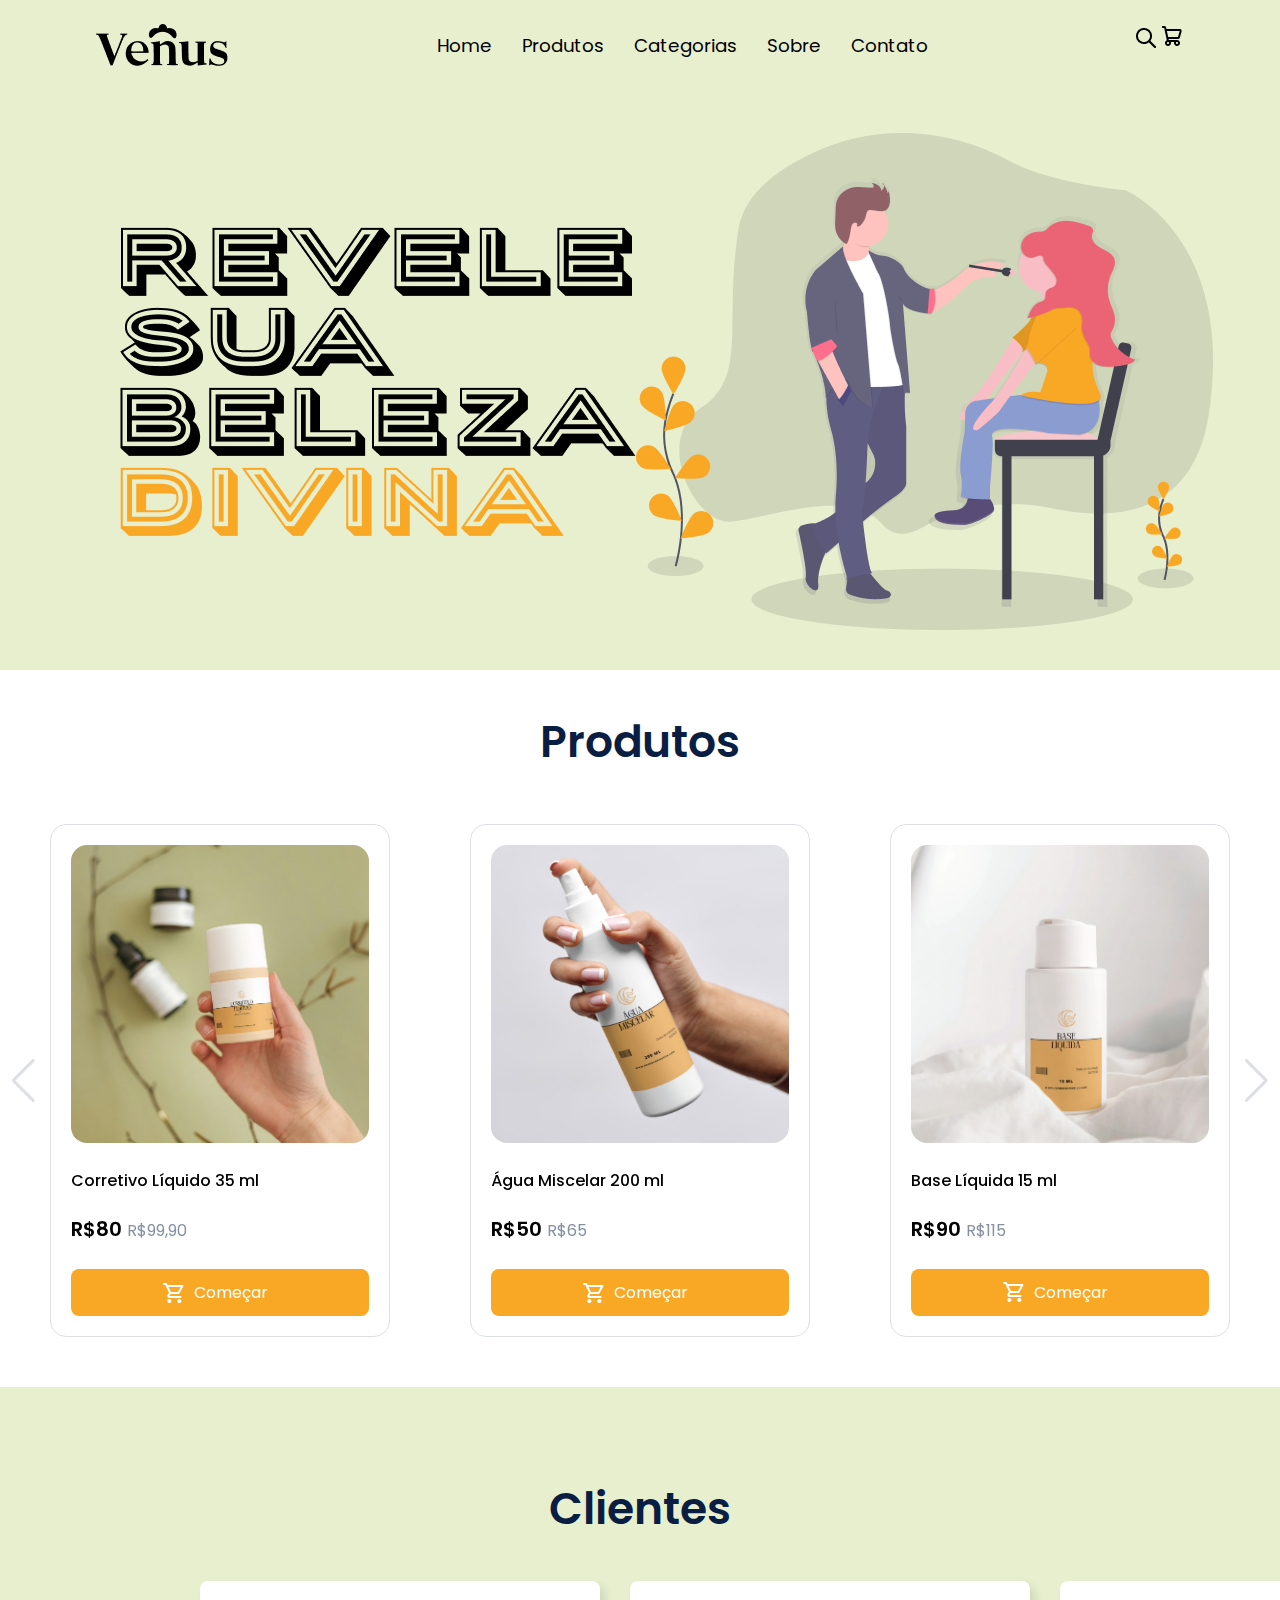
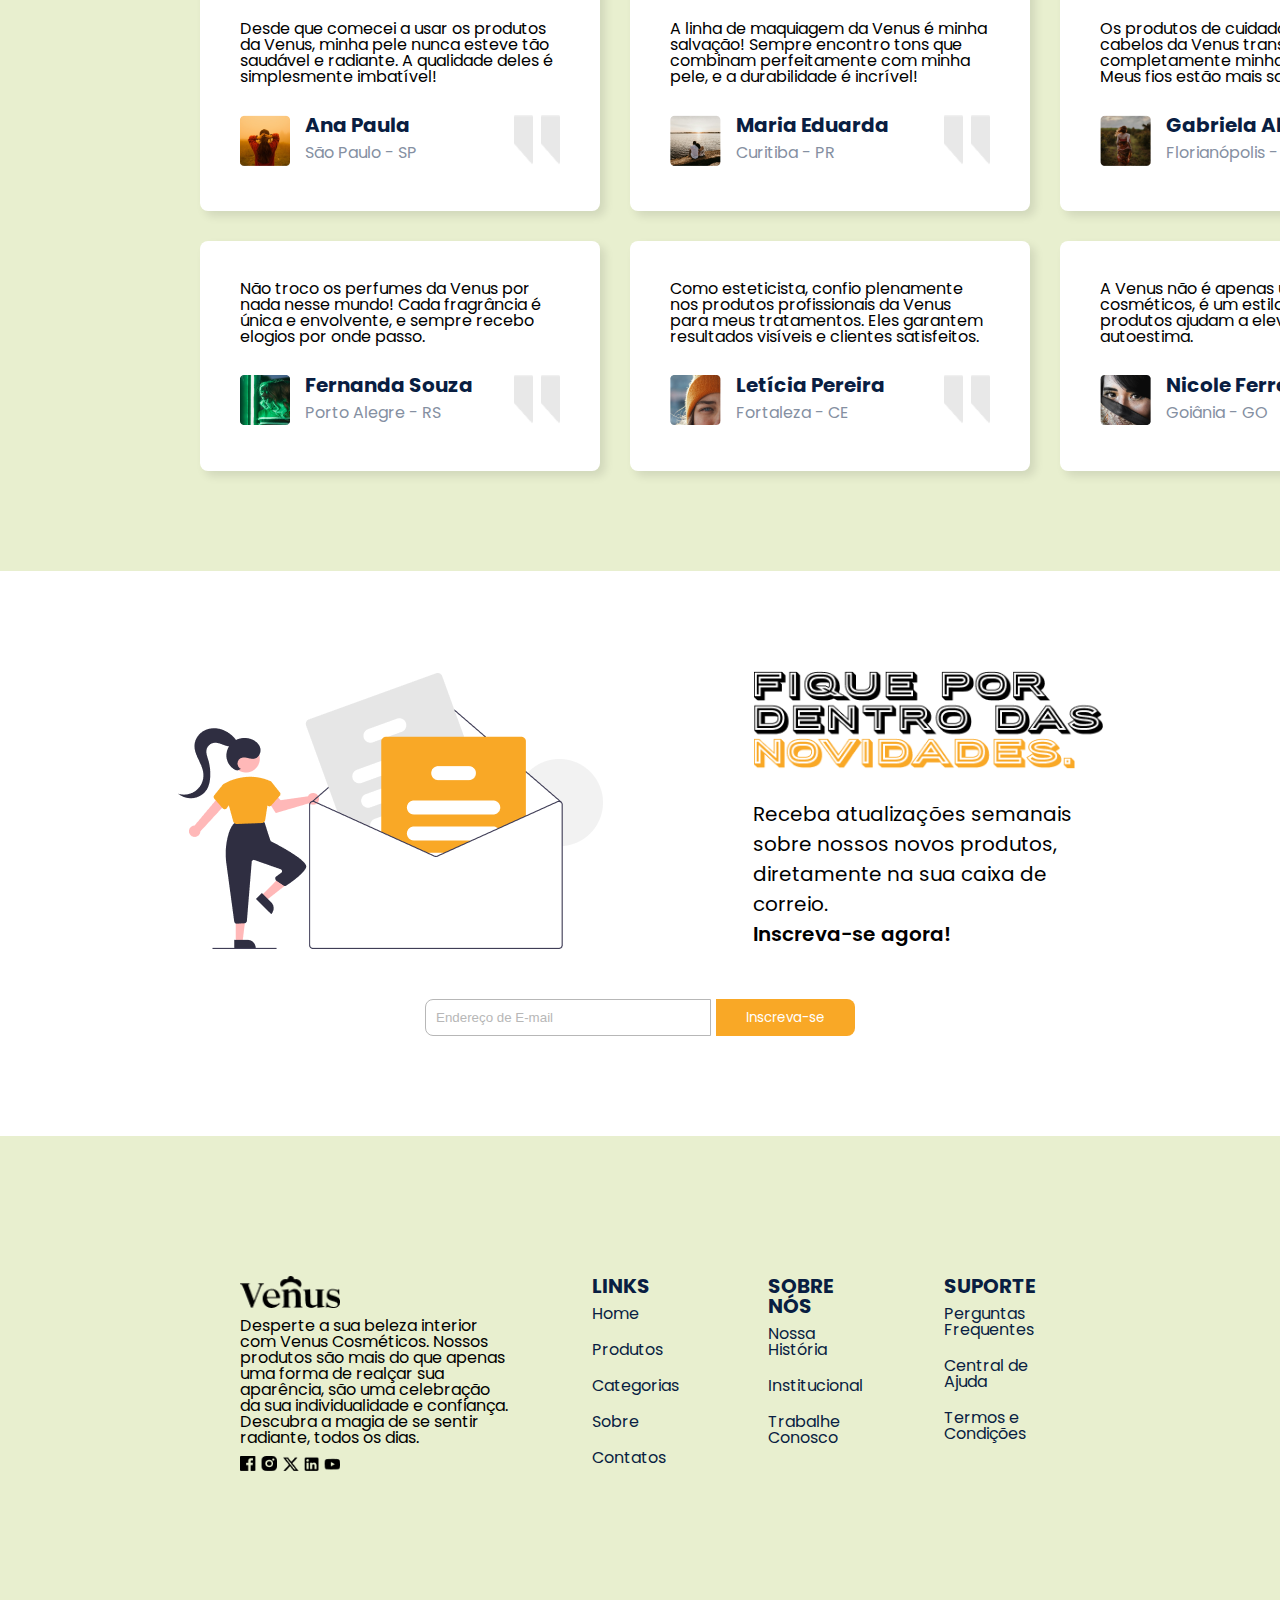
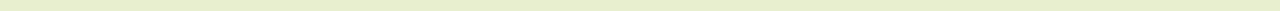
==== index.html @ 27afd050 "Adicona validação de email na seção de newsletter" ====
<!DOCTYPE html>
<html lang="pt-br">
<head>
    <meta charset="UTF-8">
    <meta name="viewport" content="width=device-width, initial-scale=1.0">
    <title>Venus Cosméticos</title>
    <link rel="preconnect" href="https://fonts.googleapis.com">
    <link rel="preconnect" href="https://fonts.gstatic.com" crossorigin>
    <link href="https://fonts.googleapis.com/css2?family=Poppins:wght@400;500;600;700&display=swap" rel="stylesheet">
    <link rel="stylesheet" href="https://unpkg.com/swiper@8/swiper-bundle.min.css" />
    <link rel="stylesheet" href="reset.css">
    <link rel="stylesheet" href="styles.css">
</head>
<body>
    <section class="inicio">
        <header>
            <nav class="nav-bar">
            <div class="logo">
                <img src="Assets/titulo.png" >
            </div>
            <div class="nav-list">
                <ul>
                    <li class="nav-item"><a href="#" class="nav-link">Home</a></li>
                    <li class="nav-item"><a href="#" class="nav-link">Produtos</a></li>
                    <li class="nav-item"><a href="#" class="nav-link">Categorias</a></li>
                    <li class="nav-item"><a href="#" class="nav-link">Sobre</a></li>
                    <li class="nav-item"><a href="#" class="nav-link">Contato</a></li>
                </ul>
            </div>
            <div class="container-icons">
                <a href="#" class="container-icons__link">
                    <img src="Assets/pesquisa.png" alt="Pesquisa de produtos" class="container__imagem">
                </a>
                <a href="#" class="container-icons__link">
                    <img src="Assets/carrinho.png" alt="Carrinho de compras" class="container__imagem">
                </a>
            </div>

            <div class="mobile-menu-icon">
                <button onclick="menuShow()"><img class="icon" src="Assets/menu.png" alt=""></button>
            </div>
        </nav>
        <div class="mobile-menu">
            <ul>
                <li class="nav-item"><a href="#" class="nav-link">Home</a></li>
                    <li class="nav-item"><a href="#" class="nav-link">Produtos</a></li>
                    <li class="nav-item"><a href="#" class="nav-link">Categorias</a></li>
                    <li class="nav-item"><a href="#" class="nav-link">Sobre</a></li>
                    <li class="nav-item"><a href="#" class="nav-link">Contato</a></li>
            </ul>

            <div class="container-icons">
                <a href="#" class="container-icons__link">
                    <img src="Assets/pesquisa.png" alt="Pesquisa de produtos" class="container__imagem">
                </a>
                <a href="#" class="container-icons__link">
                    <img src="Assets/carrinho.png" alt="Carrinho de compras" class="container__imagem">
                </a>
            </div>

        </div>
        </header>
        <div class="bloco-conteudo">
            <img src="Assets/tituloHeader.png" class="img-titulo-header" alt="Texto revele sua beleza divina">
            <img src="Assets/img.png" class="img-maqueador-header" alt="Imagem de maqueador">
        </div>
    </section>
    <main class="corpo-site">
        <div id="modal" class="modal">
            <div class="modal-content">
                <span class="close">&times;</span>
                <h2>Inscreva-se na nossa newsLetter </h2>
                <p>Fique atualizado sobre as últimas novidades da Vênus</p>

                <form id="newsletter-modal">
                    <input type="email" id="email-newsletter-modal" name="email" placeholder="Seu melhor e-mail" required>
                    <button type="submit">Enviar</button>
                </form>
                
                <div id="email-error-newsletter-modal" class="error-message"></div>
            </div>
        </div>

            <h2 class="carrossel-titulo">Produtos</h2>
            <div class="swiper">
                    <div class="swiper-wrapper">
                        <div class="swiper-slide">
                            <div class="item-slide">
                                <img src="Assets/corretivoLiquida.jpg" alt="foto Corretivo Líquido" class="img-produto"> 
                                <h3>Corretivo Líquido 35 ml</h3>
                                <p>R$80 <span>R$99,90</span></p>
                            
                                <button>
                                    <img src="Assets/carrinhoBranco.png">
                                    <span>Começar</span>
                                </button>
                            </div>
                        </div>
                        
                        <div class="swiper-slide">
                            <div class="item-slide">
                                <img src="Assets/aguaMiscelar.jpg" alt="foto Água Miscelar" class="img-produto"> 
                                <h3>Água Miscelar 200 ml</h3>
                                <p>R$50 <span>R$65</span></p>
                            
                                <button>
                                    <img src="Assets/carrinhoBranco.png">
                                    <span>Começar</span>
                                </button>
                            </div>
                        </div>
        
                        <div class="swiper-slide">
                            <div class="item-slide">
                                <img src="Assets/baseLiquida.jpg" alt="foto Base Líquida" class="img-produto"> 
                                <h3>Base Líquida 15 ml</h3>
                                <p>R$90 <span>R$115</span></p>
                            
                                <button>
                                    <img src="Assets/carrinhoBranco.png">
                                    <span>Começar</span>
                                </button>
                            </div>
                        </div>
        
                        <div class="swiper-slide">
                            <div class="item-slide">
                                <img src="Assets/corretivoLiquida.jpg" alt="foto Corretivo Líquido" class="img-produto"> 
                                <h3>Corretivo Líquido 35 ml</h3>
                                <p>R$80 <span>R$99,90</span></p>
                            
                                <button>
                                    <img src="Assets/carrinhoBranco.png">
                                    <span>Começar</span>
                                </button>
                            </div>
                        </div>
        
                        <div class="swiper-slide">
                            <div class="item-slide">
                                <img src="Assets/cremeHidratante.jpg" alt="foto Creme Hidratante" class="img-produto"> 
                                <h3>Creme Hidratante 400 ml</h3>
                                <p>R$65,90 <span>R$82,90</span></p>
                            
                                <button>
                                    <img src="Assets/carrinhoBranco.png">
                                    <span>Começar</span>
                                </button>
                            </div>
                        </div>
        
                        <div class="swiper-slide">
                            <div class="item-slide">
                                <img src="Assets/desodorante.jpg" alt="foto Desodorante Antitranspirante" class="img-produto"> 
                                <h3>Desodorante 50 ml</h3>
                                <p>R$26,90 <span>R$40</span></p>
                            
                                <button>
                                    <img src="Assets/carrinhoBranco.png">
                                    <span>Começar</span>
                                </button>
                            </div>
                        </div>
        
                        <div class="swiper-slide">
                            <div class="item-slide">
                                <img src="Assets/cremeHidratante.jpg" alt="foto Creme Hidratante" class="img-produto"> 
                                <h3>Creme Hidratante 400 ml</h3>
                                <p>R$65,90 <span>R$82,90</span></p>
                            
                                <button>
                                    <img src="Assets/carrinhoBranco.png">
                                    <span>Começar</span>
                                </button>
                            </div>
                        </div>
                    </div>
                
                <div class="swiper-button-prev"></div>
                <div class="swiper-button-next"></div>
            </div>

        <section class="clientes-container">
            <h2 class="clientes-titulo">Clientes</h2>

            <div class="clientes-container_item">
                <div class="clientes-item">
                    <p>Desde que comecei a usar os produtos da Venus, minha pele nunca esteve tão saudável e radiante. A qualidade deles é simplesmente imbatível! </p>
                    <div class="clientes-item_imagem">
                        <div class="content-bloco">
                            <img class="imagem-cliente" src="Assets/imgCliente1.png" alt="">
                        <div class="clientes-item_imagemTexto">
                            <h2>Ana Paula</h2>
                            <h3>São Paulo - SP</h3>
                        </div>
                        </div>
                        <img class="icone-imagem" src="Assets/iconCliente.png" alt="">
                    </div>
                </div>

                <div class="clientes-item">
                    <p>A linha de maquiagem da Venus é minha salvação! Sempre encontro tons que combinam perfeitamente com minha pele, e a durabilidade é incrível!</p>
                    <div class="clientes-item_imagem">
                        <div class="content-bloco">
                            <img class="imagem-cliente" src="Assets/imgCliente2.png" alt="">
                        <div class="clientes-item_imagemTexto">
                            <h2>Maria Eduarda</h2>
                            <h3>Curitiba - PR</h3>
                        </div>
                        </div>
                        <img class="icone-imagem" src="Assets/iconCliente.png" alt="">
                    </div>
                </div>

                <div class="clientes-item">
                    <p>Os produtos de cuidados com os cabelos da Venus transformaram completamente minha rotina capilar. Meus fios estão mais saudáveis.</p>
                    <div class="clientes-item_imagem">
                        <div class="content-bloco">
                            <img class="imagem-cliente" src="Assets/imgCliente3.png" alt="">
                        <div class="clientes-item_imagemTexto">
                            <h2>Gabriela Almeida</h2>
                            <h3>Florianópolis - SC</h3>
                        </div>
                        </div>
                        <img class="icone-imagem" src="Assets/iconCliente.png" alt="">
                    </div>
                </div>

                <div class="clientes-item">
                    <p>Não troco os perfumes da Venus por nada nesse mundo! Cada fragrância é única e envolvente, e sempre recebo elogios por onde passo.</p>
                    <div class="clientes-item_imagem">
                        <div class="content-bloco">
                            <img class="imagem-cliente" src="Assets/imgCliente4.png" alt="">
                        <div class="clientes-item_imagemTexto">
                            <h2>Fernanda Souza</h2>
                            <h3>Porto Alegre - RS</h3>
                        </div>
                        </div>
                        <img class="icone-imagem" src="Assets/iconCliente.png" alt="">
                    </div>
                </div>

                <div class="clientes-item">
                    <p>Como esteticista, confio plenamente nos produtos profissionais da Venus para meus tratamentos. Eles garantem resultados visíveis e clientes satisfeitos.</p>
                    <div class="clientes-item_imagem">
                        <div class="content-bloco">
                            <img class="imagem-cliente" src="Assets/imgCliente5.png" alt="">
                        <div class="clientes-item_imagemTexto">
                            <h2>Letícia Pereira</h2>
                            <h3>Fortaleza - CE</h3>
                        </div>
                        </div>
                        <img class="icone-imagem" src="Assets/iconCliente.png" alt="">
                    </div>
                </div>

                <div class="clientes-item">
                    <p>A Venus não é apenas uma marca de cosméticos, é um estilo de vida. Seus produtos ajudam a elevar minha autoestima.</p>
                    <div class="clientes-item_imagem">
                        <div class="content-bloco">
                            <img class="imagem-cliente" src="Assets/imgCliente6.png" alt="">
                        <div class="clientes-item_imagemTexto">
                            <h2>Nicole Ferreira</h2>
                            <h3>Goiânia - GO</h3>
                        </div>
                        </div>
                        <img class="icone-imagem" src="Assets/iconCliente.png" alt="">
                    </div>
                </div>
            </div>

        </section>
             
        <section class="newsletter-container">
            <div class="newsletter-container_conteudo">
                <img src="Assets/newsLetter 1.png" alt="foto NewsLetter" class="img-NewsLetter">
                <div class="newsletter-bloco">
                    <img src="Assets/tituloNewsLetter.png" alt="foto Título NewsLetter" class="img-tituloNewsLetter">
                    <p>Receba atualizações semanais sobre nossos novos produtos, diretamente na sua caixa de correio. <br><span> Inscreva-se agora!</span></p>
                </div>
            </div>            
            <form id="newsletter-section" class="newsletter-search">
                <input type="email" id="email-newsletter-section" name="email-newsletter-section" class="newsletter-email" placeholder="Endereço de E-mail">
                <button class="newsletter-search_button">Inscreva-se</button>
                <div id="email-error-newsletter-section" class="error-message"></div>
            </div>
        </section>
    </main>
    <footer class="rodape">
            <div class="rodape-bloco__texto rodape-colunas">
                <img src="Assets/rodape.png" alt="Logo da Vênus Cosméticos" class="rodape__imagem">
                <p class="texto-rodape">Desperte a sua beleza interior com Venus Cosméticos. Nossos produtos são mais do que apenas uma forma de realçar sua aparência, são uma celebração da sua individualidade e confiança. Descubra a magia de se sentir radiante, todos os dias.</p>
                <img src="Assets/redes.png" alt="icones redes sociais" class="rodape__imagem">
            </div>

           <div class="rodape-colunas">
            <h2>LINKS</h2>
            <ul class="lista-rodape">
                <li class="lista-rodape__item">
                    <a href="#" class="lista-rodape__link">Home</a>
                </li>
                <li class="lista-rodape__item">
                    <a href="#" class="lista-rodape__link">Produtos</a>
                </li>
                <li class="lista-rodape__item">
                    <a href="#" class="lista-rodape__link">Categorias</a>
                </li>
                <li class="lista-rodape__item">
                    <a href="#" class="lista-rodape__link">Sobre</a>
                </li>
                <li class="lista-rodape__item">
                    <a href="#" class="lista-rodape__link">Contatos</a>
                </li>
            </ul>
           </div>

           <div class="rodape-colunas">
            <h2>SOBRE NÓS</h2>
            <ul class="lista-rodape">
                <li class="lista-rodape__item">
                    <a href="#" class="lista-rodape__link">Nossa História</a>
                </li>
                <li class="lista-rodape__item">
                    <a href="#" class="lista-rodape__link">Institucional</a>
                </li>
                <li class="lista-rodape__item">
                    <a href="#" class="lista-rodape__link">Trabalhe Conosco</a>
                </li>
            </ul>
           </div>

           <div class="rodape-colunas">
            <h2>SUPORTE</h2>
            <ul class="lista-rodape">
                <li class="lista-rodape__item">
                    <a href="#" class="lista-rodape__link">Perguntas Frequentes</a>
                </li>
                <li class="lista-rodape__item">
                    <a href="#" class="lista-rodape__link">Central de Ajuda</a>
                </li>
                <li class="lista-rodape__item">
                    <a href="#" class="lista-rodape__link">Termos e Condições</a>
                </li>
            </ul>
           </div>
    </footer>
    <script src="js/script.js"></script>
    <script src="https://cdn.jsdelivr.net/npm/swiper@11/swiper-bundle.min.js"></script>
    <script>const swiper = new Swiper('.swiper', {
        spaceBetween: 10,
        slidesPerView: 3,
        loop: true,
        navigation: {
            nextEl: '.swiper-button-next',
            prevEl: '.swiper-button-prev',
        },
        breakpoints: {
            "@0.00": {
            slidesPerView: 1,
            spaceBetween: 10,
            },
            "@0.75": {
            slidesPerView: 2,
            spaceBetween: 20,
            },
            "@1.00": {
            slidesPerView: 3,
            spaceBetween: 40,
            },
            "@1.50": {
            slidesPerView: 4,
            spaceBetween: 50,
            },
        },
      });
    </script>
</body>
</html>
---- styles.css ----
@import url("Styles/header.css");
@import url("Styles/carrossel.css");
@import url("Styles/rodape.css");
@import url("Styles/clientes.css");
@import url("Styles/newsLetter.css");
@import url("Styles/modal.css");


:root {
    --cor-de-fundo: #E8EFCF;
    --fonte-rodape: #091E42;
    --preto: black;
    --branco: white;
    --borda-carrossel: #DCDFE4;
    --fonte-precoAntigo: #8590A2;
    --cor-botao: #F9A826;
    --cor-hover: #DE9520;
    --fonte-principal: "Poppins";
    
}

body {
    font-family: var(--fonte-principal);
    font-size: 16px;
    font-weight: 400;
}
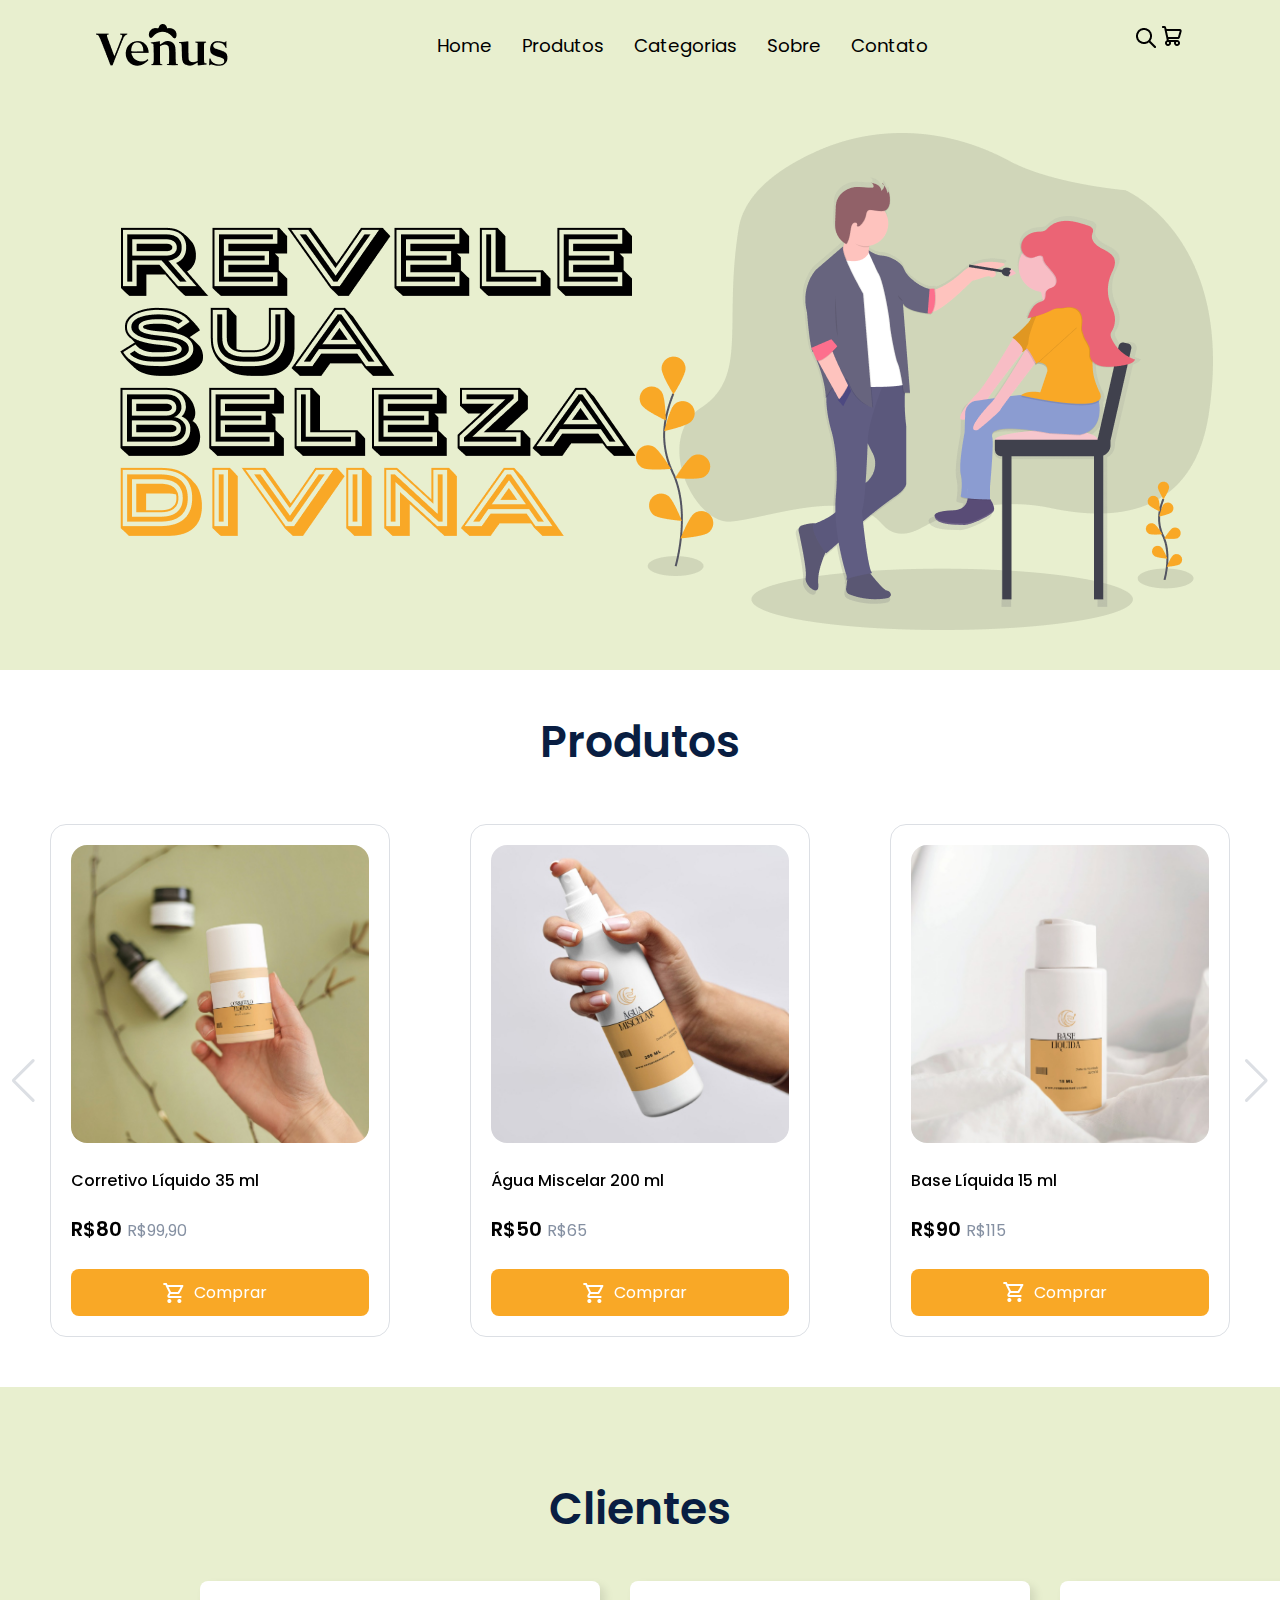
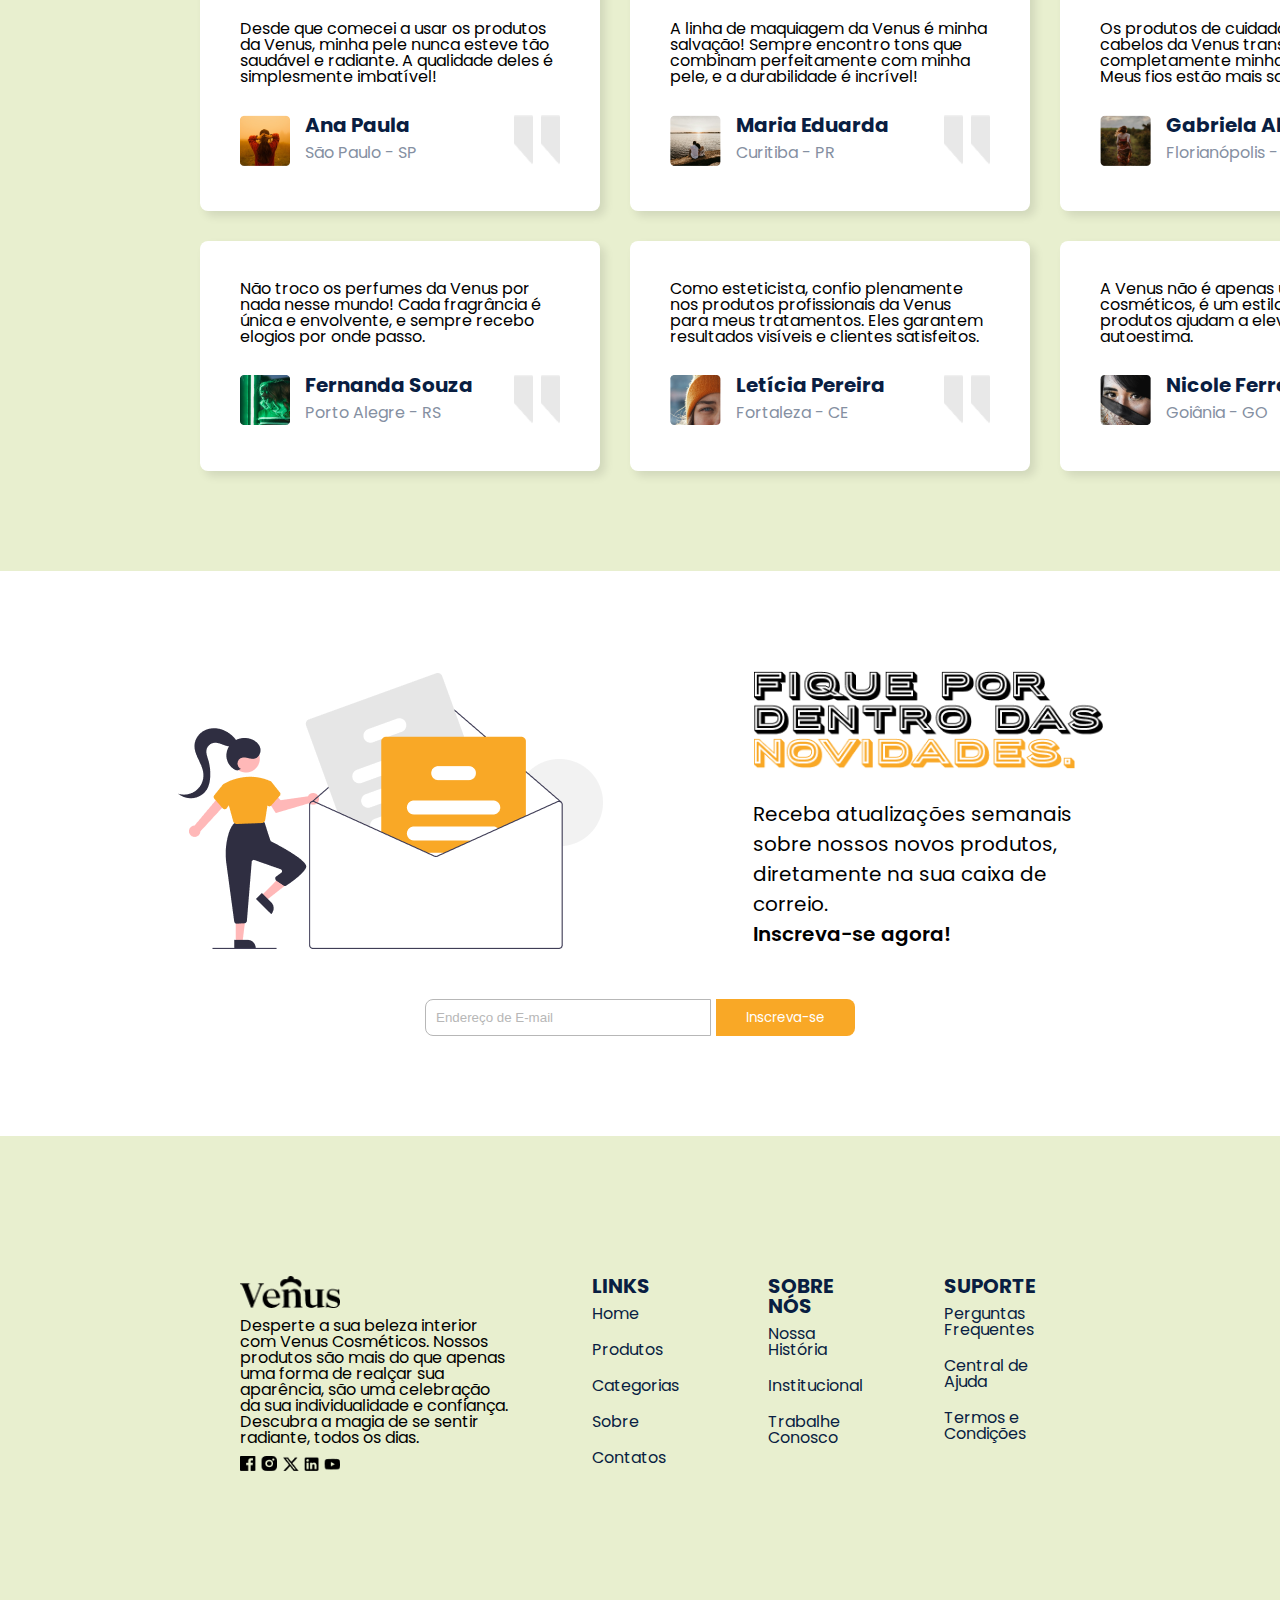
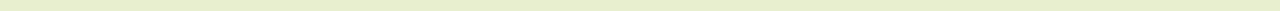
==== commit 132d9ed8: "Altera texto de 'Começar' para 'Comprar'" ====
--- a/index.html
+++ b/index.html
@@ -92,7 +92,7 @@
                             
                                 <button>
                                     <img src="Assets/carrinhoBranco.png">
-                                    <span>Começar</span>
+                                    <span>Comprar</span>
                                 </button>
                             </div>
                         </div>
@@ -105,7 +105,7 @@
                             
                                 <button>
                                     <img src="Assets/carrinhoBranco.png">
-                                    <span>Começar</span>
+                                    <span>Comprar</span>
                                 </button>
                             </div>
                         </div>
@@ -118,7 +118,7 @@
                             
                                 <button>
                                     <img src="Assets/carrinhoBranco.png">
-                                    <span>Começar</span>
+                                    <span>Comprar</span>
                                 </button>
                             </div>
                         </div>
@@ -131,7 +131,7 @@
                             
                                 <button>
                                     <img src="Assets/carrinhoBranco.png">
-                                    <span>Começar</span>
+                                    <span>Comprar</span>
                                 </button>
                             </div>
                         </div>
@@ -144,7 +144,7 @@
                             
                                 <button>
                                     <img src="Assets/carrinhoBranco.png">
-                                    <span>Começar</span>
+                                    <span>Comprar</span>
                                 </button>
                             </div>
                         </div>
@@ -157,7 +157,7 @@
                             
                                 <button>
                                     <img src="Assets/carrinhoBranco.png">
-                                    <span>Começar</span>
+                                    <span>Comprar</span>
                                 </button>
                             </div>
                         </div>
@@ -170,7 +170,7 @@
                             
                                 <button>
                                     <img src="Assets/carrinhoBranco.png">
-                                    <span>Começar</span>
+                                    <span>Comprar</span>
                                 </button>
                             </div>
                         </div>
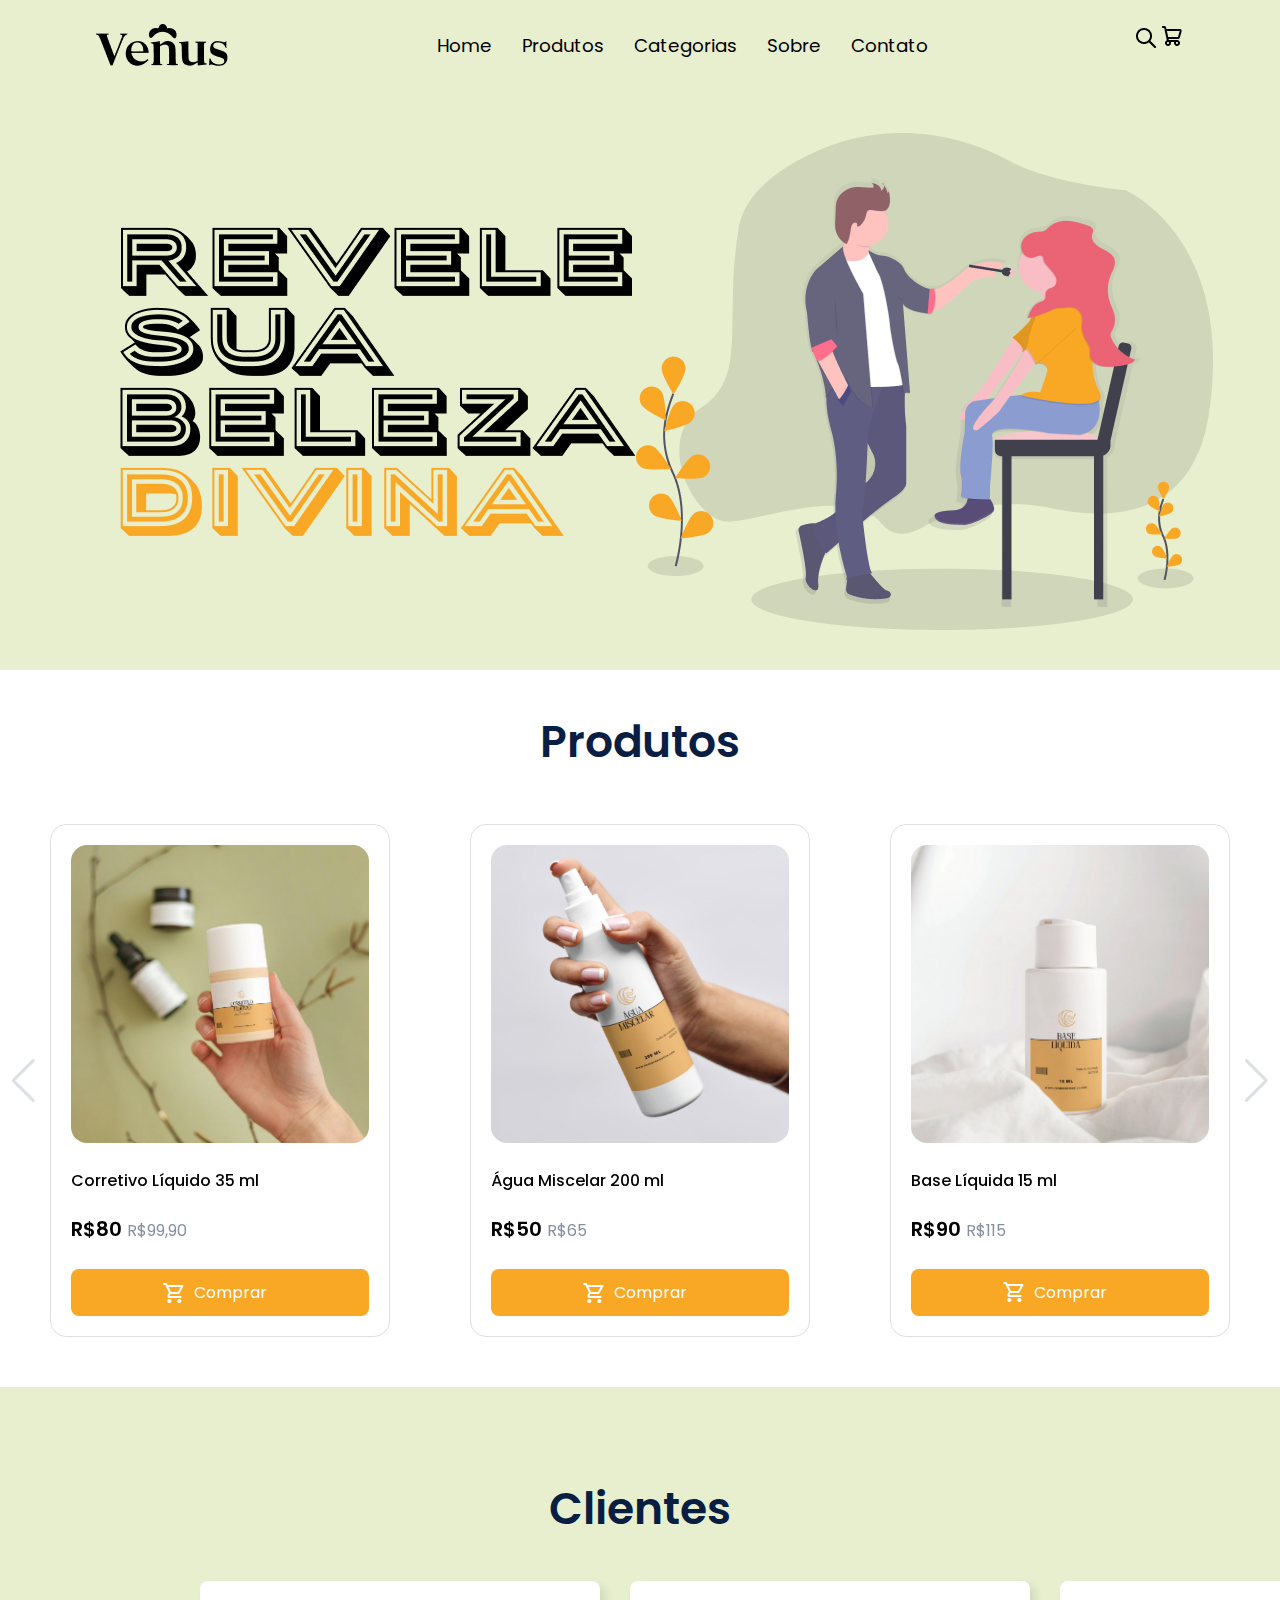
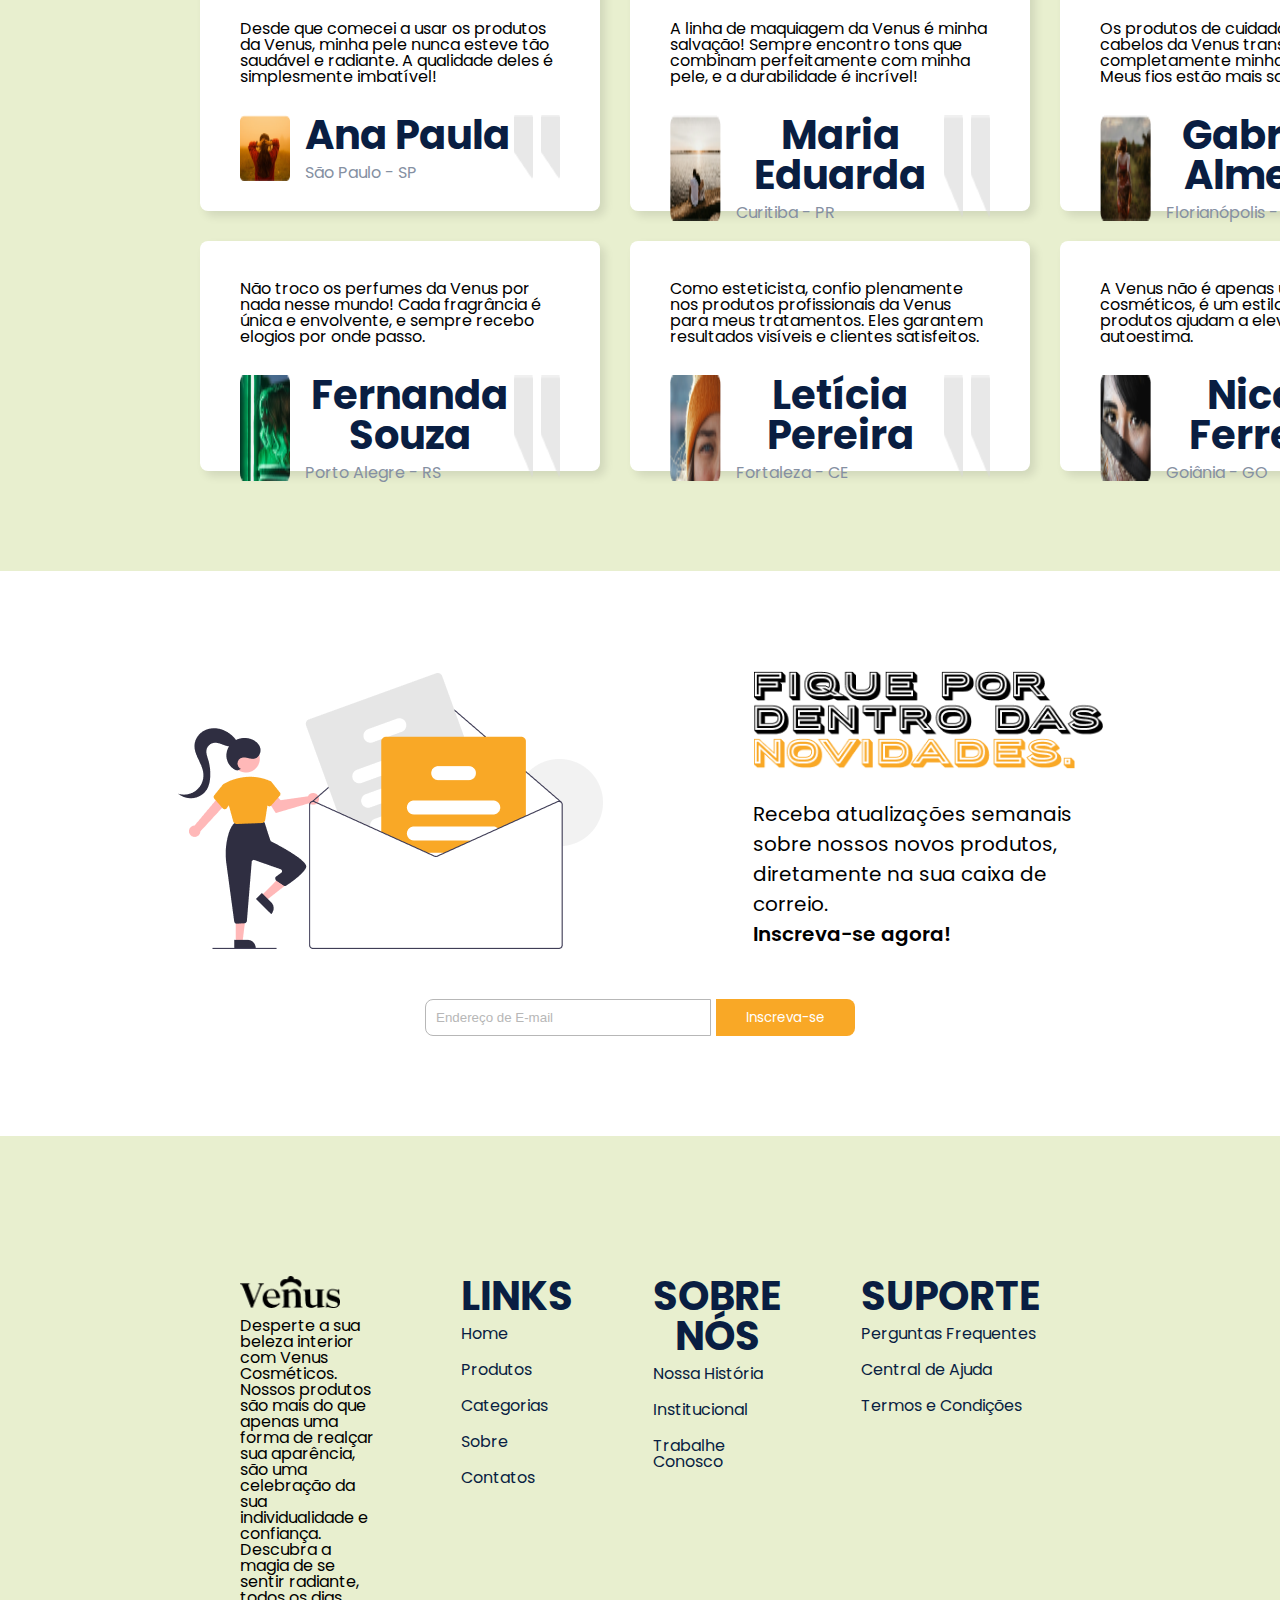
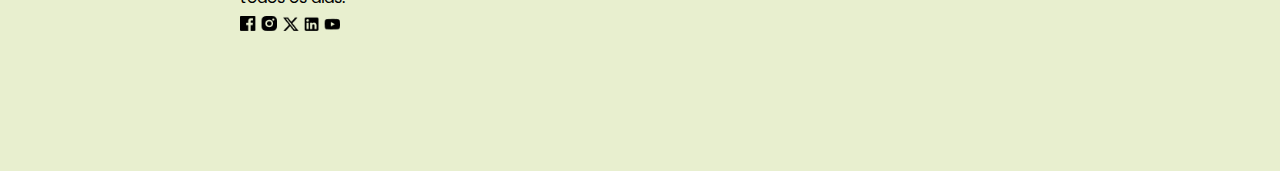
==== commit e30ca8ea: "Adiciona itens ao carrinho de compras" ====
--- a/index.html
+++ b/index.html
@@ -85,12 +85,12 @@
             <div class="swiper">
                     <div class="swiper-wrapper">
                         <div class="swiper-slide">
-                            <div class="item-slide">
+                            <div class="item-slide" data-id="1">
                                 <img src="Assets/corretivoLiquida.jpg" alt="foto Corretivo Líquido" class="img-produto"> 
                                 <h3>Corretivo Líquido 35 ml</h3>
                                 <p>R$80 <span>R$99,90</span></p>
                             
-                                <button>
+                                <button class="add-to-cart-btn">
                                     <img src="Assets/carrinhoBranco.png">
                                     <span>Comprar</span>
                                 </button>
@@ -98,77 +98,77 @@
                         </div>
                         
                         <div class="swiper-slide">
-                            <div class="item-slide">
+                            <div class="item-slide" data-id="2">
                                 <img src="Assets/aguaMiscelar.jpg" alt="foto Água Miscelar" class="img-produto"> 
                                 <h3>Água Miscelar 200 ml</h3>
                                 <p>R$50 <span>R$65</span></p>
                             
-                                <button>
-                                    <img src="Assets/carrinhoBranco.png">
-                                    <span>Comprar</span>
-                                </button>
-                            </div>
-                        </div>
-        
-                        <div class="swiper-slide">
-                            <div class="item-slide">
+                                <button class="add-to-cart-btn">
+                                    <img src="Assets/carrinhoBranco.png">
+                                    <span>Comprar</span>
+                                </button>
+                            </div>
+                        </div>
+        
+                        <div class="swiper-slide">
+                            <div class="item-slide" data-id="3">
                                 <img src="Assets/baseLiquida.jpg" alt="foto Base Líquida" class="img-produto"> 
                                 <h3>Base Líquida 15 ml</h3>
                                 <p>R$90 <span>R$115</span></p>
                             
-                                <button>
-                                    <img src="Assets/carrinhoBranco.png">
-                                    <span>Comprar</span>
-                                </button>
-                            </div>
-                        </div>
-        
-                        <div class="swiper-slide">
-                            <div class="item-slide">
+                                <button class="add-to-cart-btn">
+                                    <img src="Assets/carrinhoBranco.png">
+                                    <span>Comprar</span>
+                                </button>
+                            </div>
+                        </div>
+        
+                        <div class="swiper-slide">
+                            <div class="item-slide" data-id="4">
                                 <img src="Assets/corretivoLiquida.jpg" alt="foto Corretivo Líquido" class="img-produto"> 
                                 <h3>Corretivo Líquido 35 ml</h3>
                                 <p>R$80 <span>R$99,90</span></p>
                             
-                                <button>
-                                    <img src="Assets/carrinhoBranco.png">
-                                    <span>Comprar</span>
-                                </button>
-                            </div>
-                        </div>
-        
-                        <div class="swiper-slide">
-                            <div class="item-slide">
+                                <button class="add-to-cart-btn">
+                                    <img src="Assets/carrinhoBranco.png">
+                                    <span>Comprar</span>
+                                </button>
+                            </div>
+                        </div>
+        
+                        <div class="swiper-slide">
+                            <div class="item-slide" data-id="5">
                                 <img src="Assets/cremeHidratante.jpg" alt="foto Creme Hidratante" class="img-produto"> 
                                 <h3>Creme Hidratante 400 ml</h3>
                                 <p>R$65,90 <span>R$82,90</span></p>
                             
-                                <button>
-                                    <img src="Assets/carrinhoBranco.png">
-                                    <span>Comprar</span>
-                                </button>
-                            </div>
-                        </div>
-        
-                        <div class="swiper-slide">
-                            <div class="item-slide">
+                                <button class="add-to-cart-btn">
+                                    <img src="Assets/carrinhoBranco.png">
+                                    <span>Comprar</span>
+                                </button>
+                            </div>
+                        </div>
+        
+                        <div class="swiper-slide">
+                            <div class="item-slide" data-id="6">
                                 <img src="Assets/desodorante.jpg" alt="foto Desodorante Antitranspirante" class="img-produto"> 
                                 <h3>Desodorante 50 ml</h3>
                                 <p>R$26,90 <span>R$40</span></p>
                             
-                                <button>
-                                    <img src="Assets/carrinhoBranco.png">
-                                    <span>Comprar</span>
-                                </button>
-                            </div>
-                        </div>
-        
-                        <div class="swiper-slide">
-                            <div class="item-slide">
+                                <button class="add-to-cart-btn">
+                                    <img src="Assets/carrinhoBranco.png">
+                                    <span>Comprar</span>
+                                </button>
+                            </div>
+                        </div>
+        
+                        <div class="swiper-slide">
+                            <div class="item-slide" data-id="7">
                                 <img src="Assets/cremeHidratante.jpg" alt="foto Creme Hidratante" class="img-produto"> 
                                 <h3>Creme Hidratante 400 ml</h3>
                                 <p>R$65,90 <span>R$82,90</span></p>
                             
-                                <button>
+                                <button class="add-to-cart-btn">
                                     <img src="Assets/carrinhoBranco.png">
                                     <span>Comprar</span>
                                 </button>
@@ -268,7 +268,6 @@
                     </div>
                 </div>
             </div>
-
         </section>
              
         <section class="newsletter-container">
--- a/styles.css
+++ b/styles.css
@@ -4,6 +4,7 @@
 @import url("Styles/clientes.css");
 @import url("Styles/newsLetter.css");
 @import url("Styles/modal.css");
+@import url("Styles/carrinho.css");
 
 
 :root {
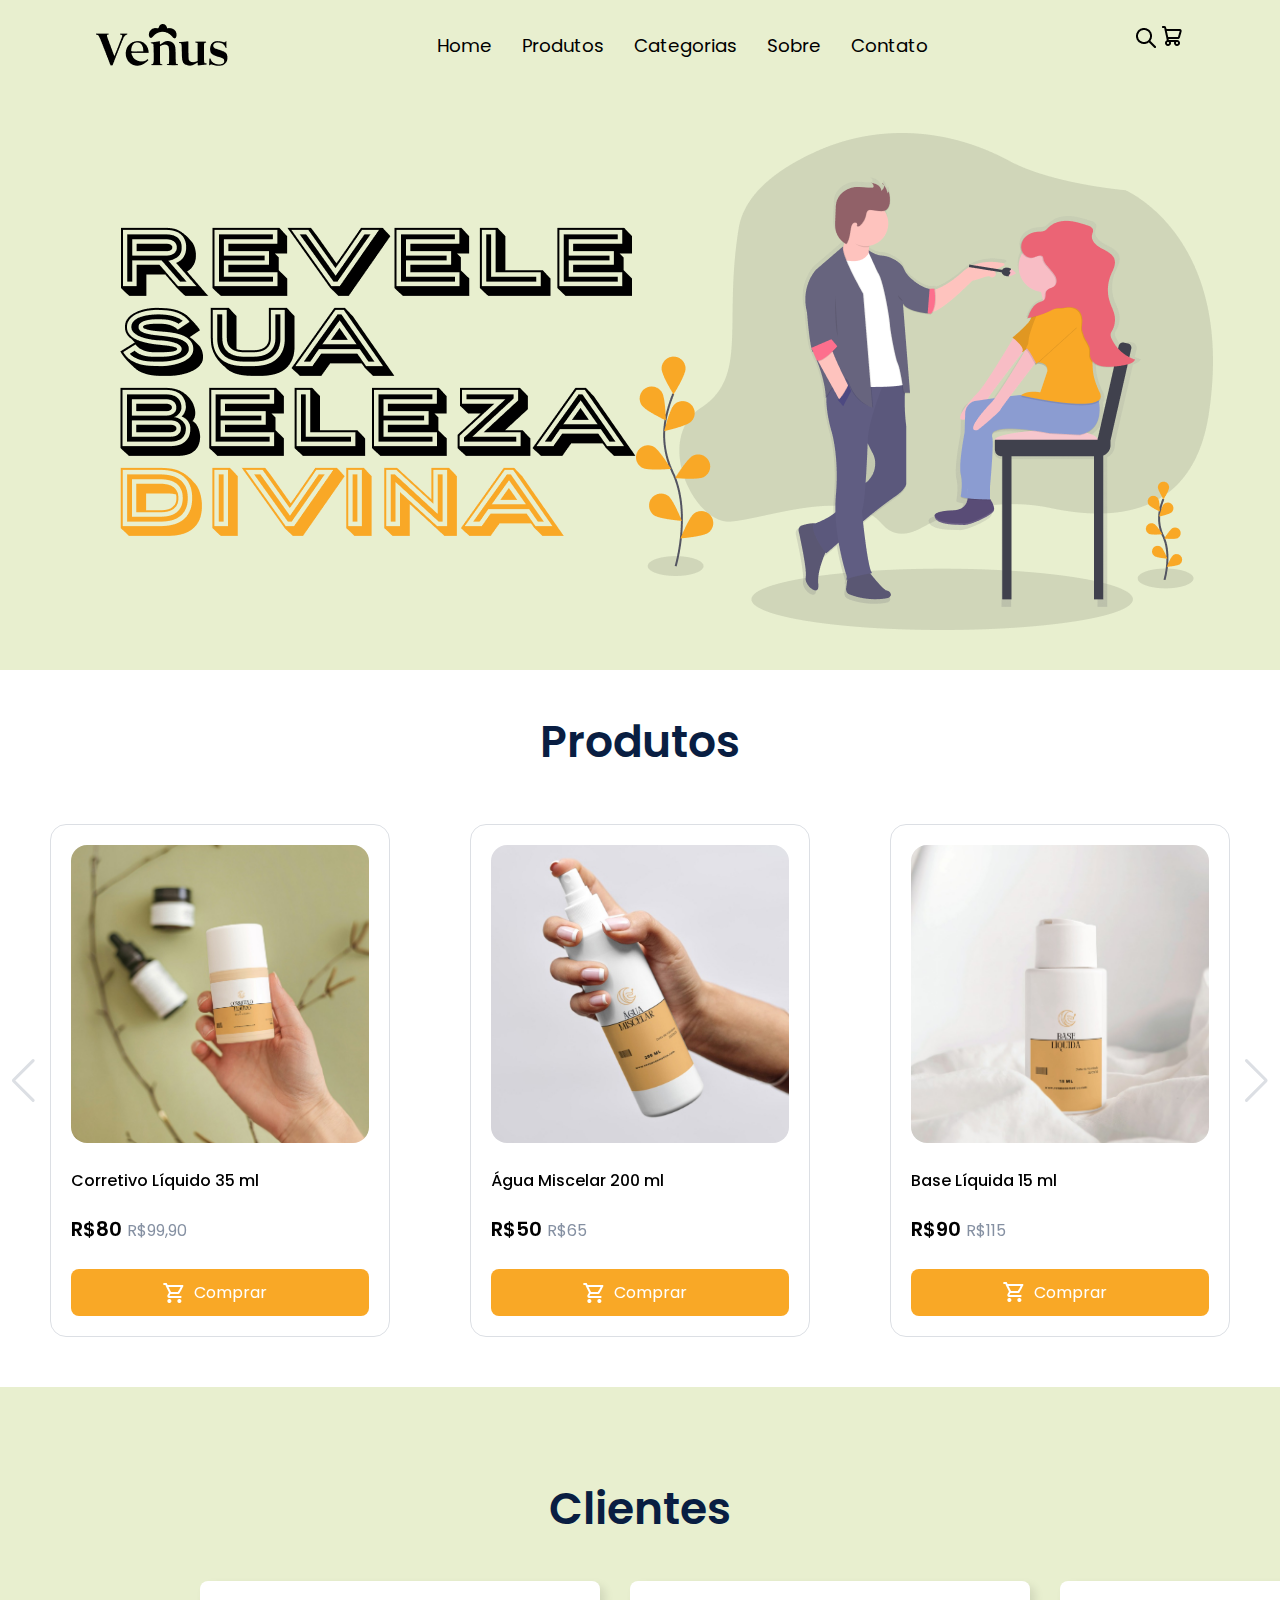
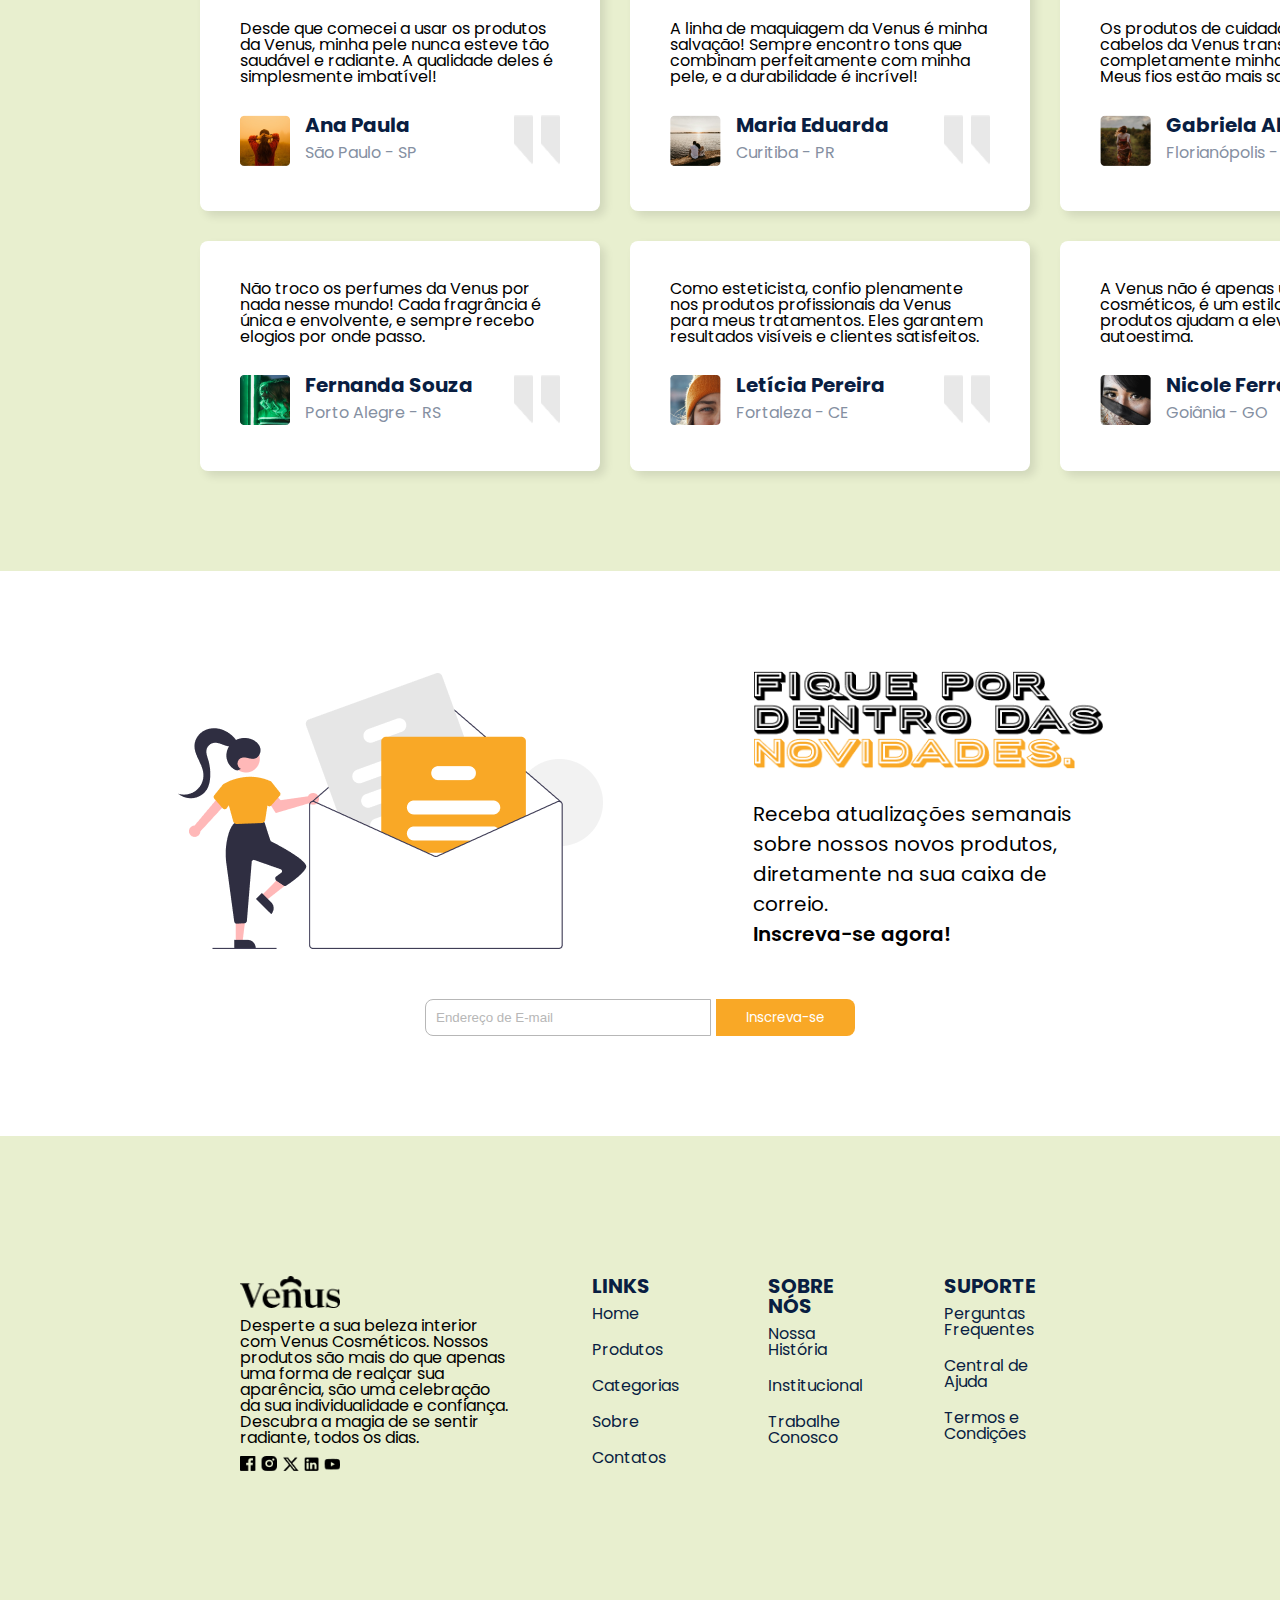
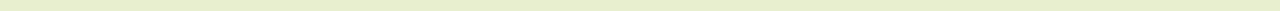
==== commit c9deed28: "Adiciona link para página de carrinho" ====
--- a/index.html
+++ b/index.html
@@ -31,7 +31,7 @@
                 <a href="#" class="container-icons__link">
                     <img src="Assets/pesquisa.png" alt="Pesquisa de produtos" class="container__imagem">
                 </a>
-                <a href="#" class="container-icons__link">
+                <a href="carrinho.html" class="container-icons__link">
                     <img src="Assets/carrinho.png" alt="Carrinho de compras" class="container__imagem">
                 </a>
             </div>
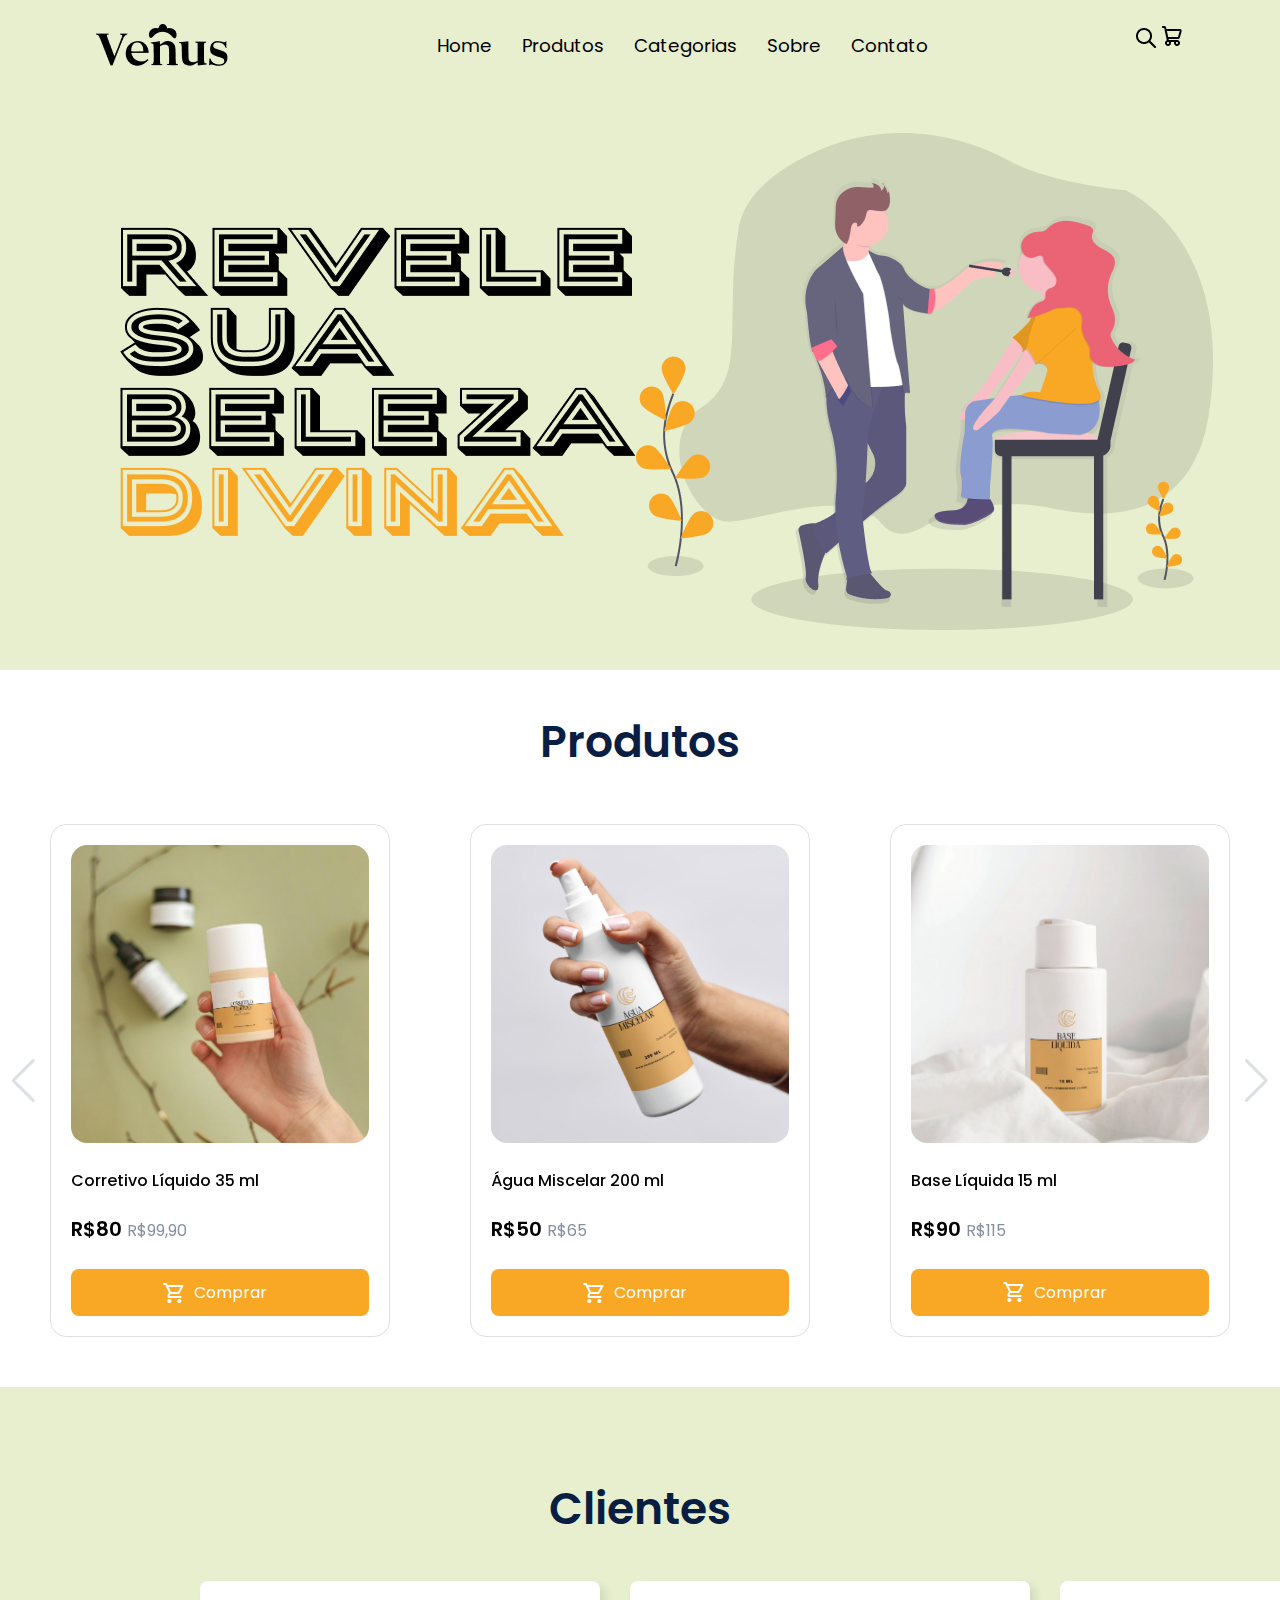
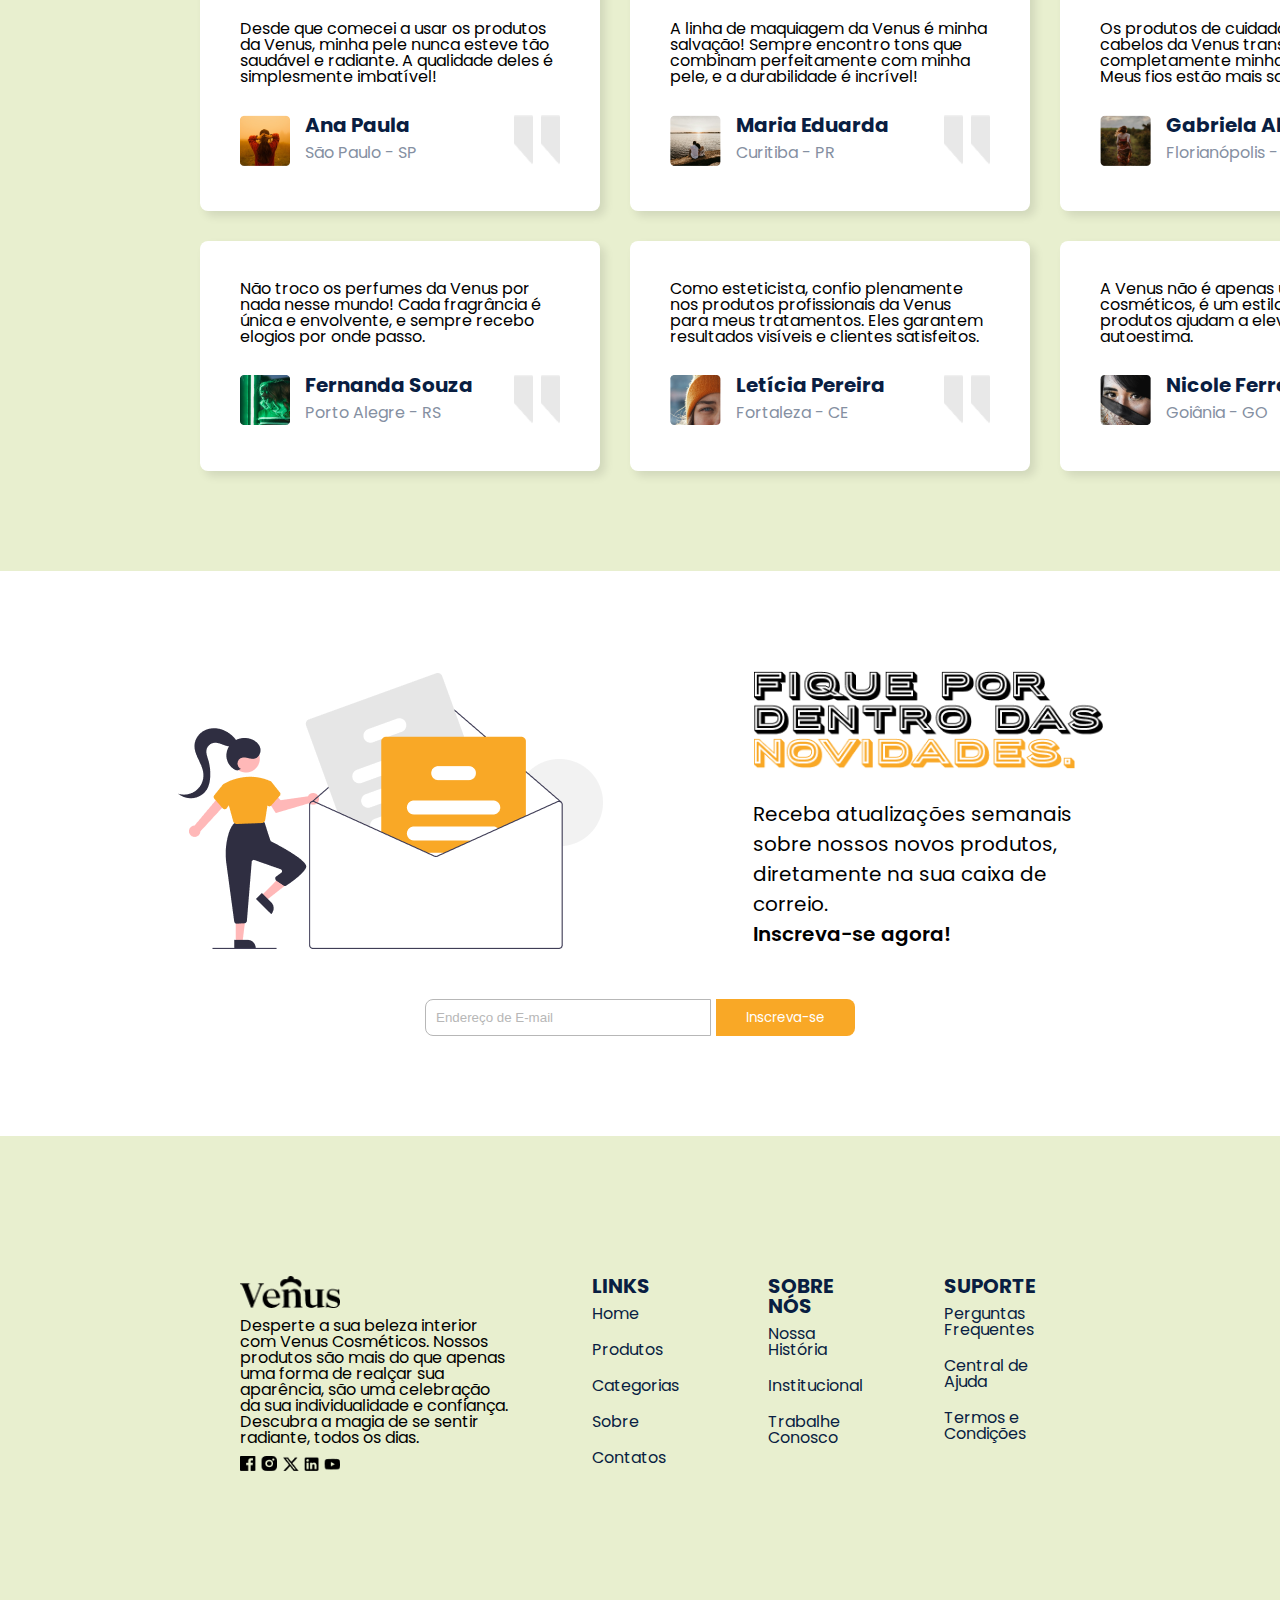
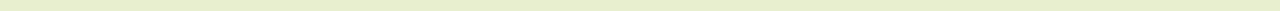
==== commit a8699747: "estiliza pagina do carrinho de compras" ====
--- a/index.html
+++ b/index.html
@@ -15,31 +15,31 @@
     <section class="inicio">
         <header>
             <nav class="nav-bar">
-            <div class="logo">
-                <img src="Assets/titulo.png" >
-            </div>
-            <div class="nav-list">
-                <ul>
-                    <li class="nav-item"><a href="#" class="nav-link">Home</a></li>
-                    <li class="nav-item"><a href="#" class="nav-link">Produtos</a></li>
-                    <li class="nav-item"><a href="#" class="nav-link">Categorias</a></li>
-                    <li class="nav-item"><a href="#" class="nav-link">Sobre</a></li>
-                    <li class="nav-item"><a href="#" class="nav-link">Contato</a></li>
-                </ul>
-            </div>
-            <div class="container-icons">
-                <a href="#" class="container-icons__link">
-                    <img src="Assets/pesquisa.png" alt="Pesquisa de produtos" class="container__imagem">
-                </a>
-                <a href="carrinho.html" class="container-icons__link">
-                    <img src="Assets/carrinho.png" alt="Carrinho de compras" class="container__imagem">
-                </a>
-            </div>
-
-            <div class="mobile-menu-icon">
-                <button onclick="menuShow()"><img class="icon" src="Assets/menu.png" alt=""></button>
-            </div>
-        </nav>
+                <div class="logo">
+                    <img src="Assets/titulo.png" >
+                </div>
+                <div class="nav-list">
+                    <ul>
+                        <li class="nav-item"><a href="#" class="nav-link">Home</a></li>
+                        <li class="nav-item"><a href="#" class="nav-link">Produtos</a></li>
+                        <li class="nav-item"><a href="#" class="nav-link">Categorias</a></li>
+                        <li class="nav-item"><a href="#" class="nav-link">Sobre</a></li>
+                        <li class="nav-item"><a href="#" class="nav-link">Contato</a></li>
+                    </ul>
+                </div>
+                <div class="container-icons">
+                    <a href="#" class="container-icons__link">
+                        <img src="Assets/pesquisa.png" alt="Pesquisa de produtos" class="container__imagem">
+                    </a>
+                    <a href="carrinho.html" class="container-icons__link">
+                        <img src="Assets/carrinho.png" alt="Carrinho de compras" class="container__imagem">
+                    </a>
+                </div>
+
+                <div class="mobile-menu-icon">
+                    <button onclick="menuShow()"><img class="icon" src="Assets/menu.png" alt=""></button>
+                </div>
+            </nav>
         <div class="mobile-menu">
             <ul>
                 <li class="nav-item"><a href="#" class="nav-link">Home</a></li>
@@ -53,7 +53,7 @@
                 <a href="#" class="container-icons__link">
                     <img src="Assets/pesquisa.png" alt="Pesquisa de produtos" class="container__imagem">
                 </a>
-                <a href="#" class="container-icons__link">
+                <a href="carrinho.html" class="container-icons__link">
                     <img src="Assets/carrinho.png" alt="Carrinho de compras" class="container__imagem">
                 </a>
             </div>
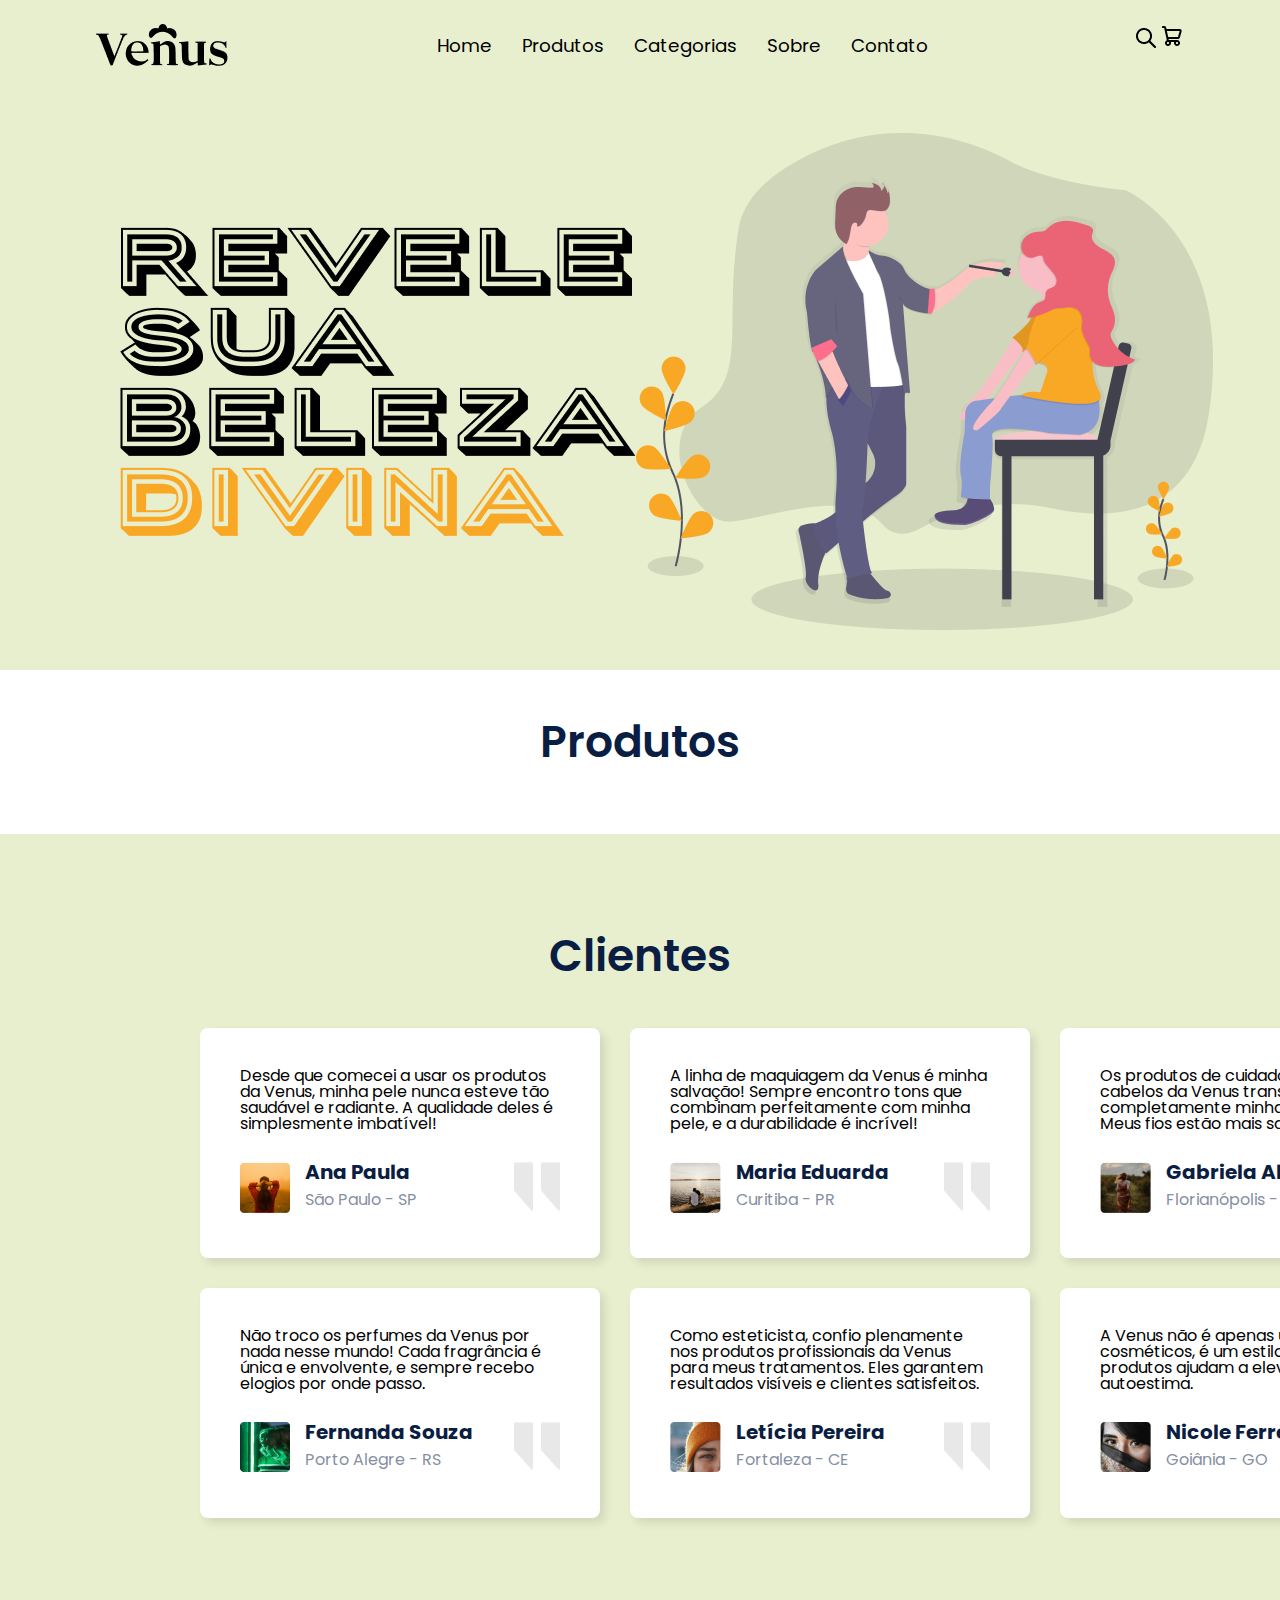
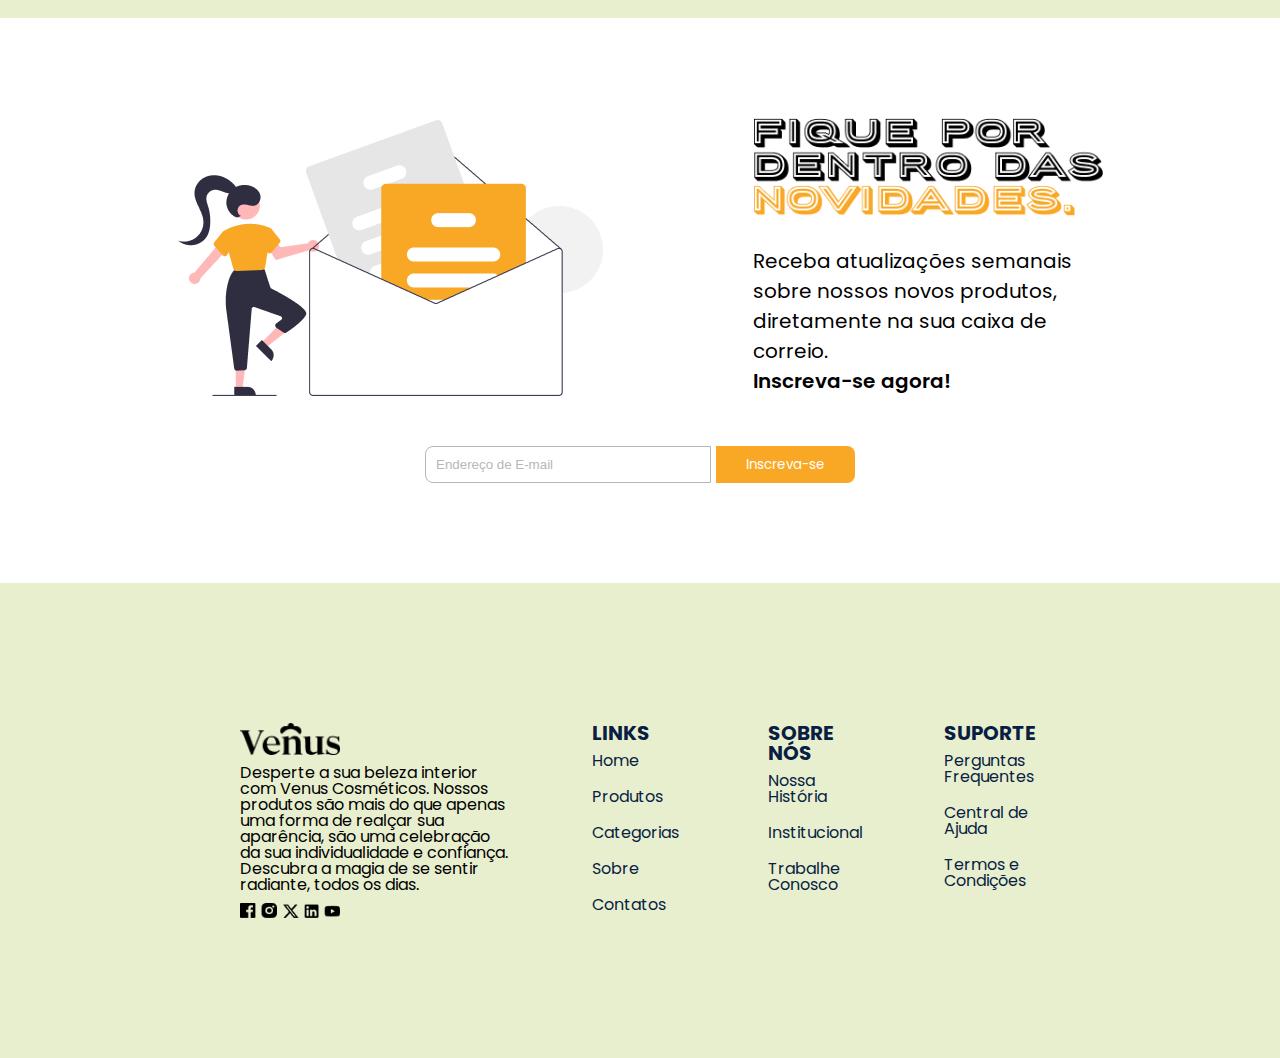
==== commit 92f2e0ba: "Consumindo API" ====
--- a/index.html
+++ b/index.html
@@ -84,96 +84,6 @@
             <h2 class="carrossel-titulo">Produtos</h2>
             <div class="swiper">
                     <div class="swiper-wrapper">
-                        <div class="swiper-slide">
-                            <div class="item-slide" data-id="1">
-                                <img src="Assets/corretivoLiquida.jpg" alt="foto Corretivo Líquido" class="img-produto"> 
-                                <h3>Corretivo Líquido 35 ml</h3>
-                                <p>R$80 <span>R$99,90</span></p>
-                            
-                                <button class="add-to-cart-btn">
-                                    <img src="Assets/carrinhoBranco.png">
-                                    <span>Comprar</span>
-                                </button>
-                            </div>
-                        </div>
-                        
-                        <div class="swiper-slide">
-                            <div class="item-slide" data-id="2">
-                                <img src="Assets/aguaMiscelar.jpg" alt="foto Água Miscelar" class="img-produto"> 
-                                <h3>Água Miscelar 200 ml</h3>
-                                <p>R$50 <span>R$65</span></p>
-                            
-                                <button class="add-to-cart-btn">
-                                    <img src="Assets/carrinhoBranco.png">
-                                    <span>Comprar</span>
-                                </button>
-                            </div>
-                        </div>
-        
-                        <div class="swiper-slide">
-                            <div class="item-slide" data-id="3">
-                                <img src="Assets/baseLiquida.jpg" alt="foto Base Líquida" class="img-produto"> 
-                                <h3>Base Líquida 15 ml</h3>
-                                <p>R$90 <span>R$115</span></p>
-                            
-                                <button class="add-to-cart-btn">
-                                    <img src="Assets/carrinhoBranco.png">
-                                    <span>Comprar</span>
-                                </button>
-                            </div>
-                        </div>
-        
-                        <div class="swiper-slide">
-                            <div class="item-slide" data-id="4">
-                                <img src="Assets/corretivoLiquida.jpg" alt="foto Corretivo Líquido" class="img-produto"> 
-                                <h3>Corretivo Líquido 35 ml</h3>
-                                <p>R$80 <span>R$99,90</span></p>
-                            
-                                <button class="add-to-cart-btn">
-                                    <img src="Assets/carrinhoBranco.png">
-                                    <span>Comprar</span>
-                                </button>
-                            </div>
-                        </div>
-        
-                        <div class="swiper-slide">
-                            <div class="item-slide" data-id="5">
-                                <img src="Assets/cremeHidratante.jpg" alt="foto Creme Hidratante" class="img-produto"> 
-                                <h3>Creme Hidratante 400 ml</h3>
-                                <p>R$65,90 <span>R$82,90</span></p>
-                            
-                                <button class="add-to-cart-btn">
-                                    <img src="Assets/carrinhoBranco.png">
-                                    <span>Comprar</span>
-                                </button>
-                            </div>
-                        </div>
-        
-                        <div class="swiper-slide">
-                            <div class="item-slide" data-id="6">
-                                <img src="Assets/desodorante.jpg" alt="foto Desodorante Antitranspirante" class="img-produto"> 
-                                <h3>Desodorante 50 ml</h3>
-                                <p>R$26,90 <span>R$40</span></p>
-                            
-                                <button class="add-to-cart-btn">
-                                    <img src="Assets/carrinhoBranco.png">
-                                    <span>Comprar</span>
-                                </button>
-                            </div>
-                        </div>
-        
-                        <div class="swiper-slide">
-                            <div class="item-slide" data-id="7">
-                                <img src="Assets/cremeHidratante.jpg" alt="foto Creme Hidratante" class="img-produto"> 
-                                <h3>Creme Hidratante 400 ml</h3>
-                                <p>R$65,90 <span>R$82,90</span></p>
-                            
-                                <button class="add-to-cart-btn">
-                                    <img src="Assets/carrinhoBranco.png">
-                                    <span>Comprar</span>
-                                </button>
-                            </div>
-                        </div>
                     </div>
                 
                 <div class="swiper-button-prev"></div>
@@ -344,6 +254,7 @@
            </div>
     </footer>
     <script src="js/script.js"></script>
+    <script src="js/getProducts.js"></script>
     <script src="https://cdn.jsdelivr.net/npm/swiper@11/swiper-bundle.min.js"></script>
     <script>const swiper = new Swiper('.swiper', {
         spaceBetween: 10,
